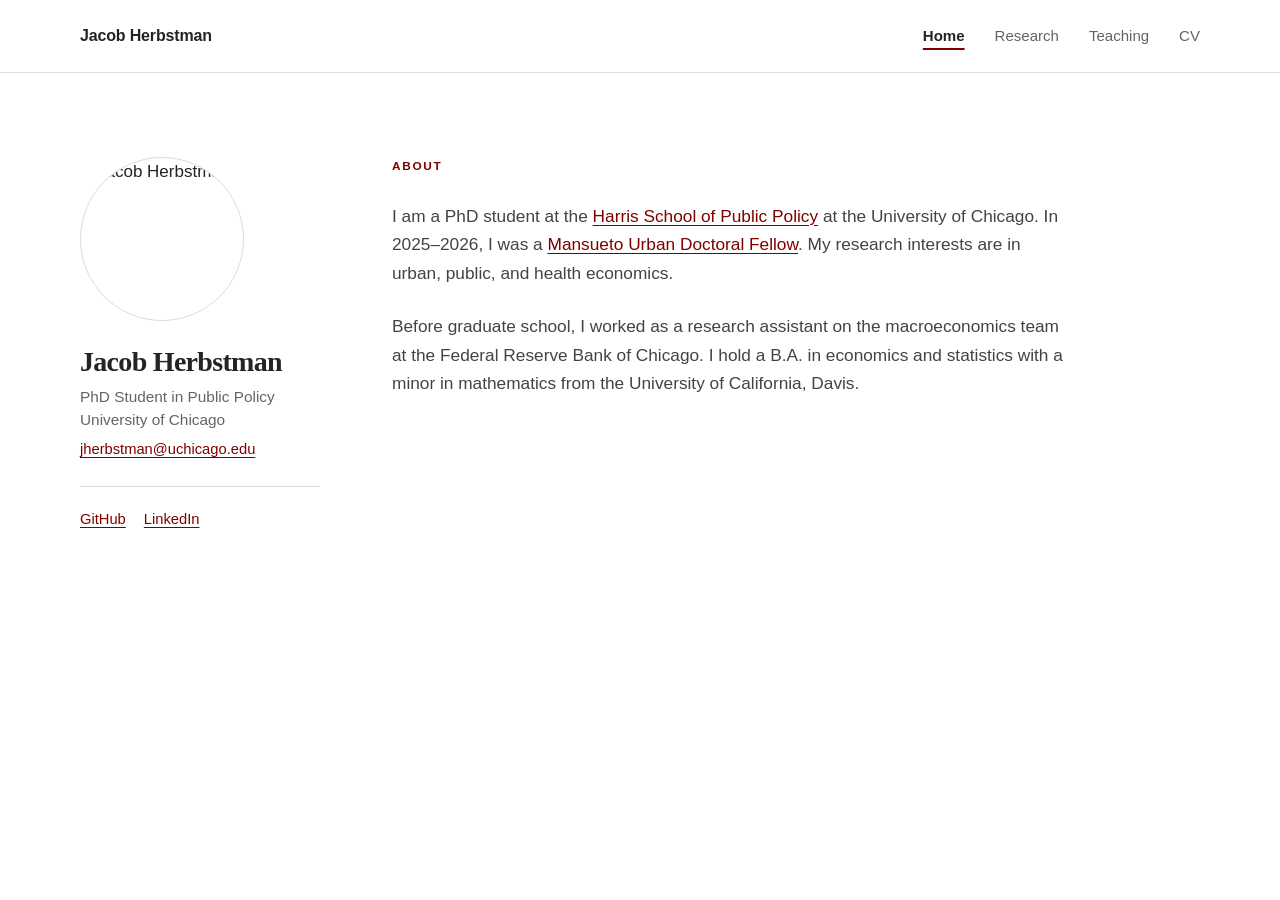
==== index.html @ 7b6b3e84 "Publish Jacob Herbstman academic website" ====
<!doctype html>
<html lang="en">
  <head>
    <meta charset="utf-8">
    <meta name="viewport" content="width=device-width, initial-scale=1">
    <meta name="description" content="Jacob Herbstman — PhD student in Public Policy at the University of Chicago.">
    <meta property="og:title" content="Jacob Herbstman">
    <meta property="og:description" content="Urban, public, and health economics">
    <meta property="og:type" content="website">
    <link rel="canonical" href="https://jacobherbstman.github.io/">
    <meta property="og:url" content="https://jacobherbstman.github.io/">
    <meta property="og:image" content="https://jacobherbstman.github.io/og.png">
    <meta name="twitter:card" content="summary_large_image">
    <meta name="twitter:title" content="Jacob Herbstman">
    <meta name="twitter:description" content="Urban, public, and health economics">
    <meta name="twitter:image" content="https://jacobherbstman.github.io/og.png">
    <title>Jacob Herbstman</title>
    <link rel="stylesheet" href="assets/style.css">
  </head>
  <body>
    <header class="site-header">
      <div class="header-inner">
        <a class="site-name" href="index.html">Jacob Herbstman</a>
        <nav aria-label="Main navigation">
          <a href="index.html" aria-current="page">Home</a>
          <a href="research.html">Research</a>
          <a href="teaching.html">Teaching</a>
          <a href="files/jacob-herbstman-cv-2026.pdf">CV</a>
        </nav>
      </div>
    </header>

    <main id="top" class="page-shell">
      <aside class="profile" aria-label="Profile">
        <img
          class="headshot"
          src="https://avatars.githubusercontent.com/u/72895098?v=4"
          alt="Jacob Herbstman"
          width="240"
          height="240"
        >
        <h1>Jacob Herbstman</h1>
        <p class="role">PhD Student in Public Policy</p>
        <p class="institution">University of Chicago</p>
        <p class="profile-email"><a href="mailto:jherbstman@uchicago.edu">jherbstman@uchicago.edu</a></p>

        <ul class="profile-links">
          <li><a href="https://github.com/JacobHerbstman">GitHub</a></li>
          <li><a href="https://www.linkedin.com/in/jacob-herbstman/">LinkedIn</a></li>
        </ul>
      </aside>

      <div class="content">
        <section class="intro" aria-label="About">
          <p class="eyebrow">About</p>
          <p>
            I am a PhD student at the
            <a href="https://harris.uchicago.edu">Harris School of Public Policy</a>
            at the University of Chicago. In 2025–2026, I was a
            <a href="https://miurban.uchicago.edu/bio_jacob_herbstman/">Mansueto Urban Doctoral Fellow</a>.
            My research interests are in urban, public, and health economics.
          </p>
          <p>
            Before graduate school, I worked as a research assistant on the
            macroeconomics team at the Federal Reserve Bank of Chicago. I hold
            a B.A. in economics and statistics with a minor in mathematics
            from the University of California, Davis.
          </p>
        </section>

      </div>
    </main>

  </body>
</html>
---- assets/style.css ----
:root {
  --ink: #242325;
  --muted: #656269;
  --line: #dedbd7;
  --paper: #ffffff;
  --accent: #800000;
  --accent-dark: #5e0000;
  --max-width: 1120px;
}

* {
  box-sizing: border-box;
}

html {
  scroll-behavior: smooth;
}

body {
  margin: 0;
  background: var(--paper);
  color: var(--ink);
  font-family: Inter, ui-sans-serif, -apple-system, BlinkMacSystemFont, "Segoe UI", sans-serif;
  font-size: 17px;
  line-height: 1.65;
  -webkit-font-smoothing: antialiased;
}

a {
  color: var(--accent);
  text-underline-offset: 0.18em;
  text-decoration-thickness: 1px;
}

a:hover,
a:focus-visible {
  color: var(--accent-dark);
  text-decoration-thickness: 2px;
}

.site-header {
  position: sticky;
  top: 0;
  z-index: 10;
  border-bottom: 1px solid rgba(222, 219, 215, 0.9);
  background: rgba(255, 255, 255, 0.94);
  backdrop-filter: blur(10px);
}

.header-inner,
.footer-inner {
  display: flex;
  width: min(calc(100% - 40px), var(--max-width));
  margin: 0 auto;
  align-items: center;
  justify-content: space-between;
}

.header-inner {
  min-height: 72px;
}

.site-name {
  color: var(--ink);
  font-size: 1rem;
  font-weight: 750;
  letter-spacing: -0.01em;
  text-decoration: none;
}

nav {
  display: flex;
  gap: 30px;
  align-items: center;
  font-size: 0.94rem;
}

nav a {
  color: var(--muted);
  text-decoration: none;
}

nav a[aria-current="page"] {
  color: var(--ink);
  font-weight: 700;
  text-decoration: underline;
  text-decoration-color: var(--accent);
  text-decoration-thickness: 2px;
  text-underline-offset: 0.45em;
}

.nav-pending {
  color: #9a969c;
  cursor: not-allowed;
}

.page-shell {
  display: grid;
  grid-template-columns: 240px minmax(0, 1fr);
  gap: 72px;
  width: min(calc(100% - 40px), var(--max-width));
  margin: 0 auto;
  padding: 84px 0 112px;
}

.profile {
  position: sticky;
  top: 116px;
  align-self: start;
}

.headshot {
  display: block;
  width: 164px;
  height: 164px;
  margin-bottom: 26px;
  border: 1px solid var(--line);
  border-radius: 50%;
  object-fit: cover;
  filter: saturate(0.9);
}

.profile h1 {
  margin: 0 0 8px;
  font-family: Georgia, "Times New Roman", serif;
  font-size: 1.75rem;
  line-height: 1.08;
  letter-spacing: -0.025em;
}

.role,
.institution {
  margin: 0;
  color: var(--muted);
  font-size: 0.96rem;
  line-height: 1.5;
}

.profile-email {
  margin: 6px 0 0;
  font-size: 0.92rem;
}

.profile-links {
  display: flex;
  gap: 18px;
  margin: 24px 0 0;
  padding: 20px 0 0;
  border-top: 1px solid var(--line);
  list-style: none;
  font-size: 0.92rem;
}

.content {
  max-width: 760px;
}

section {
  scroll-margin-top: 112px;
}

section + section {
  margin-top: 88px;
}

.eyebrow {
  margin: 0 0 10px;
  color: var(--accent);
  font-size: 0.74rem;
  font-weight: 800;
  letter-spacing: 0.14em;
  text-transform: uppercase;
}

h2 {
  margin: 0;
  font-family: Georgia, "Times New Roman", serif;
  font-size: clamp(2rem, 4vw, 3.25rem);
  font-weight: 500;
  line-height: 1.12;
  letter-spacing: -0.035em;
}

.intro > p:not(.eyebrow) {
  max-width: 680px;
  margin: 25px 0 0;
  color: #454247;
  font-size: 1.08rem;
}

.section-heading {
  margin-bottom: 5px;
  padding-bottom: 25px;
  border-bottom: 1px solid var(--line);
}

.section-heading h2 {
  font-size: clamp(1.8rem, 3vw, 2.4rem);
}

.paper {
  padding: 32px 0 34px;
  border-bottom: 1px solid var(--line);
}

.paper h3 {
  max-width: 700px;
  margin: 0 0 9px;
  font-family: Georgia, "Times New Roman", serif;
  font-size: 1.38rem;
  font-weight: 600;
  line-height: 1.35;
  letter-spacing: -0.015em;
}

.teaching-item {
  padding: 32px 0 34px;
  border-bottom: 1px solid var(--line);
}

.teaching-item h3 {
  margin: 0 0 8px;
  font-family: Georgia, "Times New Roman", serif;
  font-size: 1.38rem;
  font-weight: 600;
  line-height: 1.35;
  letter-spacing: -0.015em;
}

.teaching-role,
.instructors {
  margin: 4px 0;
  color: var(--muted);
  font-size: 0.95rem;
}

.teaching-role {
  color: var(--ink);
  font-weight: 700;
}

.authors,
.status {
  margin: 4px 0;
  color: var(--muted);
  font-size: 0.95rem;
}

.status {
  font-style: italic;
}

.paper-links {
  display: flex;
  gap: 15px;
  margin-top: 16px;
  font-size: 0.9rem;
  font-weight: 700;
}

.conference-list,
.media-coverage {
  margin: 17px 0 0;
  color: var(--muted);
  font-size: 0.9rem;
}

.conference-list span,
.media-coverage span {
  color: var(--ink);
  font-weight: 700;
}

footer {
  border-top: 1px solid var(--line);
}

.footer-inner {
  min-height: 92px;
  color: var(--muted);
  font-size: 0.82rem;
}

@media (max-width: 780px) {
  .header-inner,
  .footer-inner,
  .page-shell {
    width: min(calc(100% - 32px), var(--max-width));
  }

  .header-inner {
    min-height: 64px;
  }

  nav {
    gap: 18px;
    font-size: 0.85rem;
  }

  .page-shell {
    display: block;
    padding: 48px 0 80px;
  }

  .profile {
    position: static;
    display: grid;
    grid-template-columns: 112px minmax(0, 1fr);
    column-gap: 22px;
    margin-bottom: 62px;
    align-items: center;
  }

  .headshot {
    grid-row: 1 / span 4;
    width: 112px;
    height: 112px;
    margin: 0;
  }

  .profile-links {
    gap: 16px;
    margin-top: 13px;
    padding-top: 11px;
  }

  section + section {
    margin-top: 70px;
  }

  .footer-inner {
    display: block;
    padding: 24px 0;
  }

  .footer-inner p {
    margin: 3px 0;
  }
}

@media (max-width: 480px) {
  .header-inner {
    flex-wrap: wrap;
    gap: 7px;
    padding: 11px 0 9px;
  }

  .site-name,
  nav {
    width: 100%;
  }

  nav {
    justify-content: space-between;
    gap: 10px;
  }

  nav a,
  .nav-pending {
    font-size: 0.78rem;
  }

  .profile {
    grid-template-columns: 88px minmax(0, 1fr);
    column-gap: 18px;
  }

  .headshot {
    width: 88px;
    height: 88px;
  }

  .profile h1 {
    font-size: 1.45rem;
  }

  .role,
  .institution,
  .profile-email,
  .profile-links {
    font-size: 0.82rem;
  }
}

@media (prefers-reduced-motion: reduce) {
  html {
    scroll-behavior: auto;
  }
}
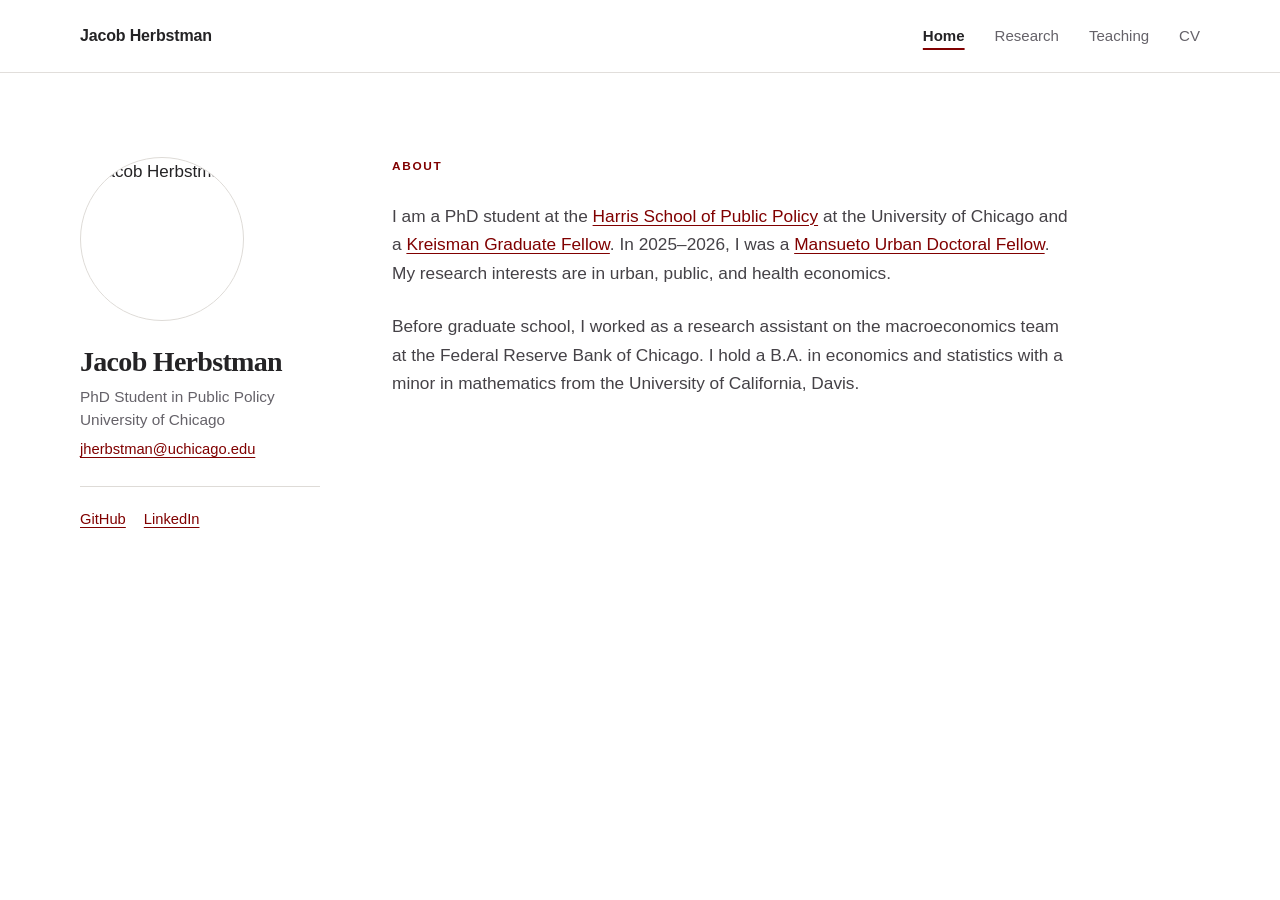
==== commit 898d744f: "Add Kreisman fellowship and paper coverage" ====
--- a/index.html
+++ b/index.html
@@ -55,8 +55,10 @@
           <p class="eyebrow">About</p>
           <p>
             I am a PhD student at the
-            <a href="https://harris.uchicago.edu">Harris School of Public Policy</a>
-            at the University of Chicago. In 2025–2026, I was a
+            <a href="https://harris.uchicago.edu/">Harris School of Public Policy</a>
+            at the University of Chicago and a
+            <a href="https://kreismaninitiative.uchicago.edu/fellows/">Kreisman Graduate Fellow</a>.
+            In 2025–2026, I was a
             <a href="https://miurban.uchicago.edu/bio_jacob_herbstman/">Mansueto Urban Doctoral Fellow</a>.
             My research interests are in urban, public, and health economics.
           </p>
